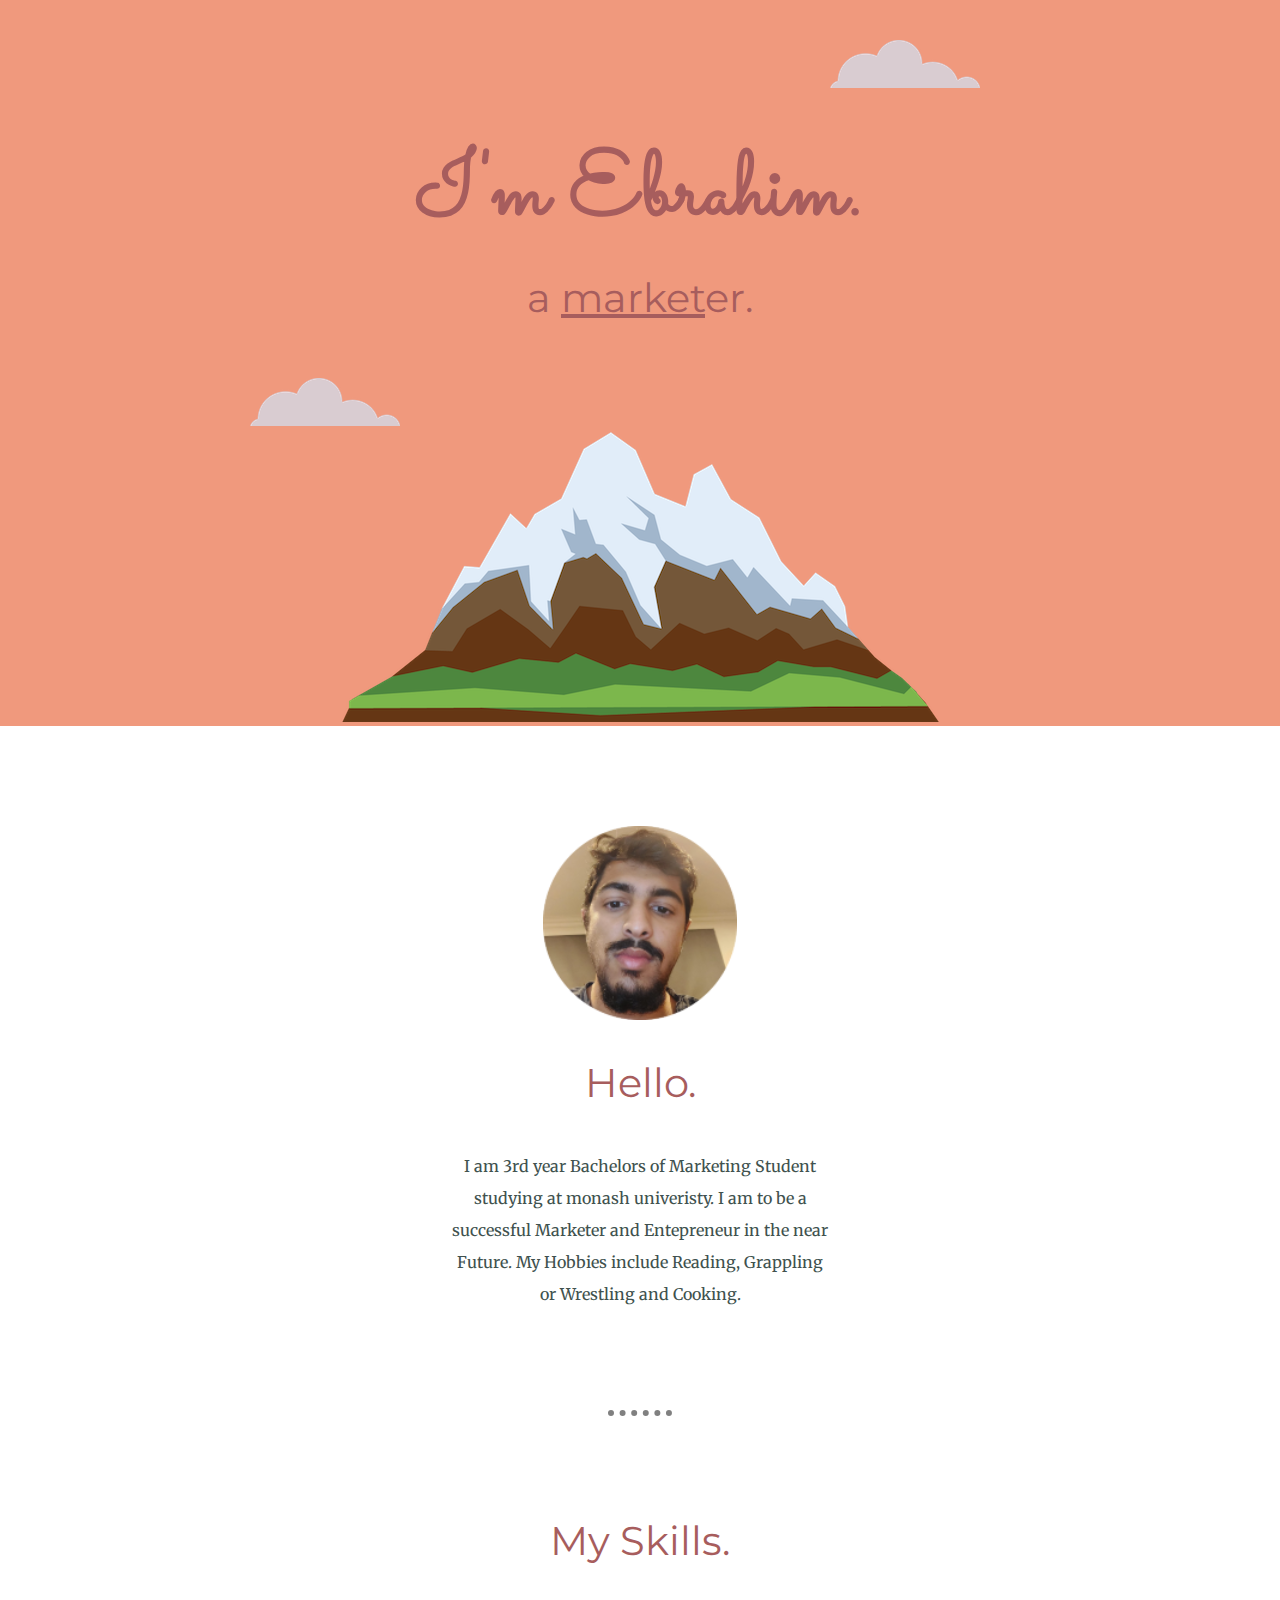
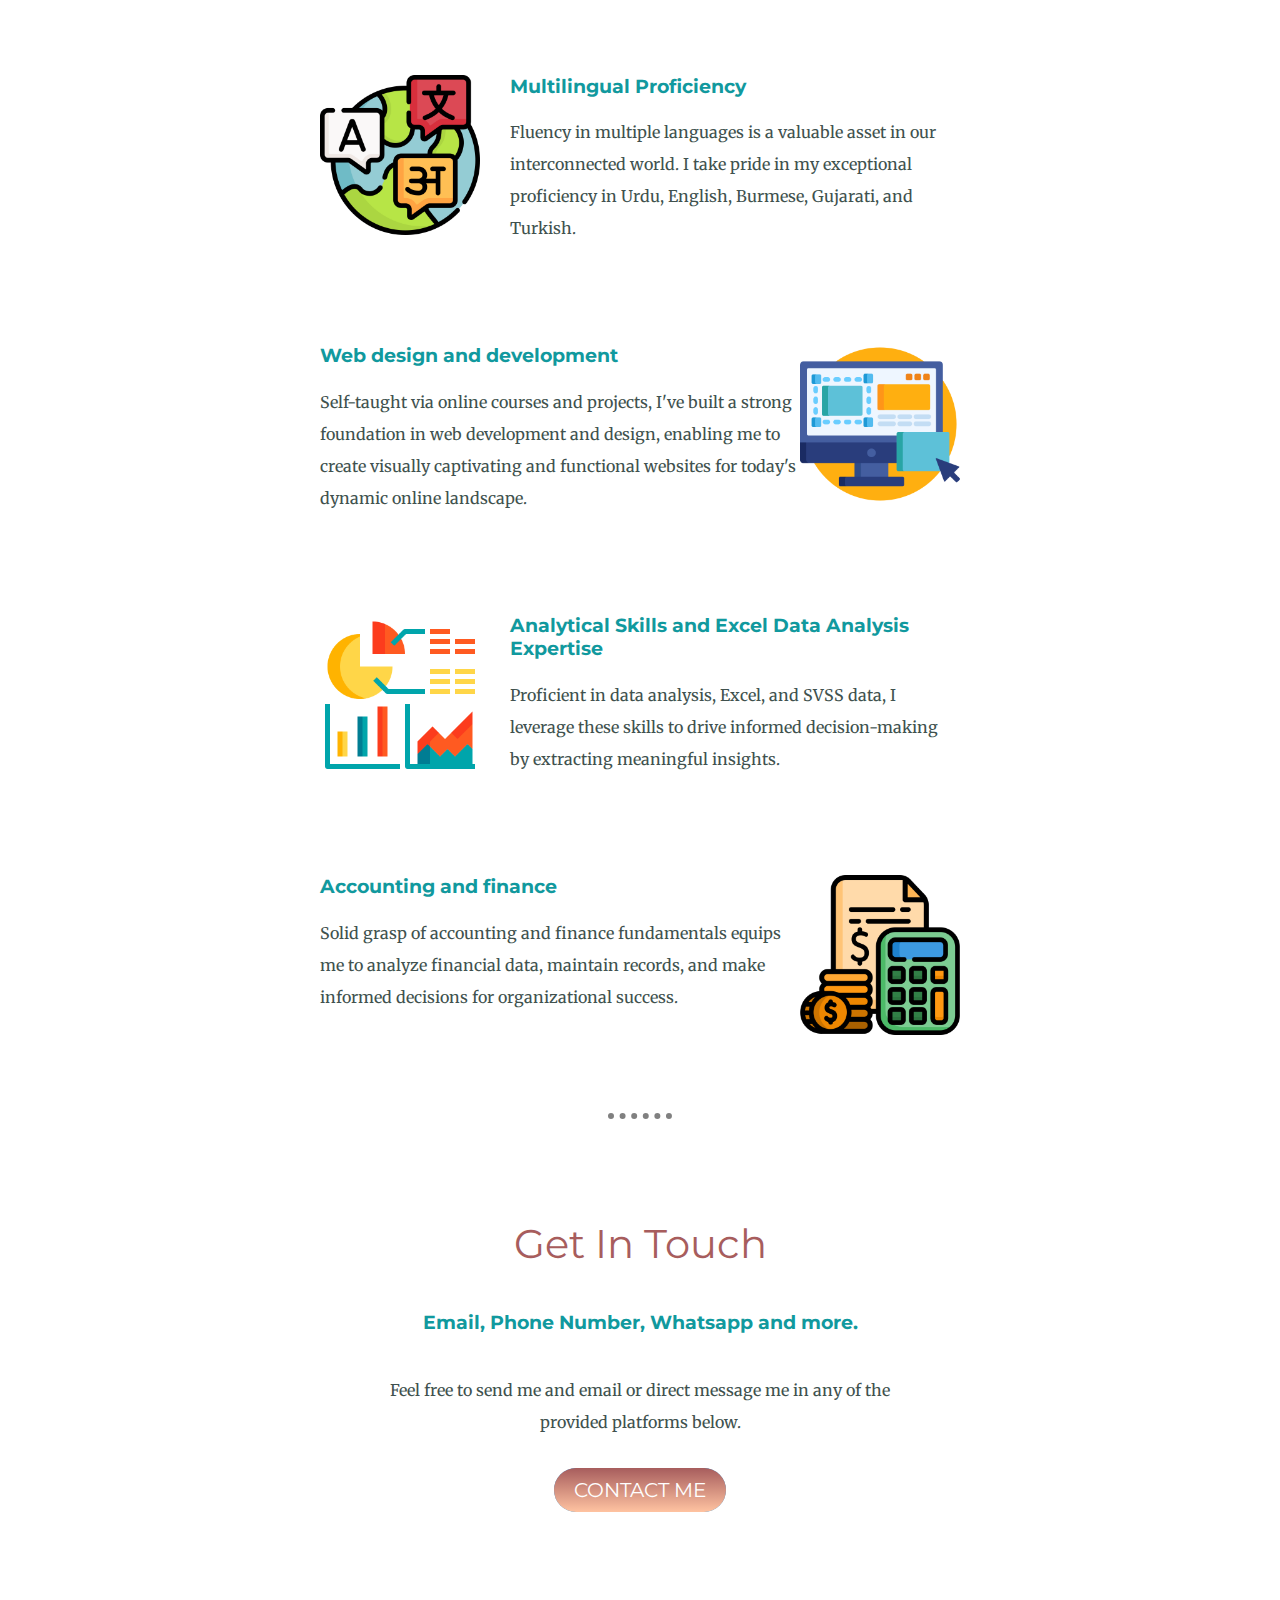
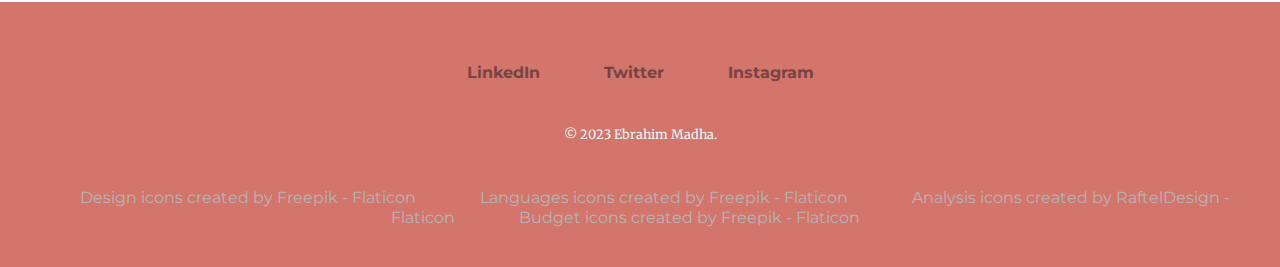
==== index.html @ a863bdb6 "Add files via upload" ====
<!DOCTYPE html>
<html lang="en">
  <head>
    <meta charset="UTF-8" />
    <meta name="viewport" content="width=device-width, initial-scale=1.0" />
    <link rel="stylesheet" href="css/styles.css" />
    <link rel="icon" href="favicon.ico" />
    <link rel="preconnect" href="https://fonts.googleapis.com" />
    <link rel="preconnect" href="https://fonts.gstatic.com" crossorigin />
    <link
      href="https://fonts.googleapis.com/css2?family=Merriweather&family=Montserrat&family=Sacramento&display=swap"
      rel="stylesheet"
    />
    <title>Ebrahim Madha</title>
  </head>
  <body>
    <div class="top-container">
      <img class="top-cloud" src="images/cloud.png" alt="cloud img" />
      <h1>I'm Ebrahim.</h1>
      <h2>a <span class="pro">market</span>er.</h2>
      <img class="bottom-cloud" src="images/cloud.png" alt="cloud img" />
      <img src="images/mountain.png" alt="cloud img" />
    </div>
    <div class="middle-container">
        <div class="profile">
          <img src="images/profilePhoto.png" alt="profile photo">
          <h2>Hello.</h2>
          <p class="intro">I am  3rd year Bachelors of Marketing Student studying at monash univeristy. I am to be a successful Marketer and Entepreneur in the near Future. My Hobbies include Reading, Grappling or Wrestling and Cooking.</p>
        </div>
        <hr>
        <div class="skills">
          <h2 >My Skills.</h2>
          <div class="skill-row">
            <img class="icon1" src="images/languages.png" alt="programming icon">
            <h3>Multilingual Proficiency</h3>
            <p>Fluency in multiple languages is a valuable asset in our interconnected world. I take pride in my exceptional proficiency in Urdu, English, Burmese, Gujarati, and Turkish.</p>
          </div>
          <div class="skill-row">
            <img class="icon2" src="images/ux.png" alt="">
            <h3>Web design and development</h3>
            <p>Self-taught via online courses and projects, I've built a strong foundation in web development and design, enabling me to create visually captivating and functional websites for today's dynamic online landscape.</p>
          </div>
          <div class="skill-row">
            <img class="icon1" src="images/analysis.png" alt="programming icon">
            <h3>Analytical Skills and Excel Data Analysis Expertise</h3>
            <p> Proficient in data analysis, Excel, and SVSS data, I leverage these skills to drive informed decision-making by extracting meaningful insights.</p>
          </div>
          <div class="skill-row">
            <img class="icon2" src="images/budget.png" alt="">
            <h3>Accounting and finance</h3>
            <p>Solid grasp of accounting and finance fundamentals equips me to analyze financial data, maintain records, and make informed decisions for organizational success.</p>
          </div>
          
          
        </div>
        <hr>
        
        <div class="contact-me">
          <h2>Get In Touch</h2>
          <h3>Email, Phone Number, Whatsapp and more.</h3>
          <p class="comm-pref">Feel free to send me and email or direct message me in any of the provided platforms below.</p>
          <a class="btn" href="contact_me.html">CONTACT ME</a>
        </div>
      </div>
      
      
      <div class="bottom-container">
        <a class="footer-link" href="https://www.linkedin.com/in/abraham-aamir-480933248/">LinkedIn</a>
        <a class="footer-link" href="https://twitter.com/EbrahimMadha">Twitter</a>
        <a class="footer-link" href="https://www.instagram.com/abrahamaamir/">Instagram</a>
        <p class="copy-right">© 2023 Ebrahim Madha.</p>
        <a class="ref-links" href="https://www.flaticon.com/free-icons/design" title="design icons">Design icons created by Freepik - Flaticon</a>
        <a class="ref-links" href="https://www.flaticon.com/free-icons/languages" title="languages icons">Languages icons created by Freepik - Flaticon</a>
        <a class="ref-links" href="https://www.flaticon.com/free-icons/analysis" title="analysis icons">Analysis icons created by RaftelDesign - Flaticon</a>
        <a class="ref-links" href="https://www.flaticon.com/free-icons/budget" title="budget icons">Budget icons created by Freepik - Flaticon</a>
      </div>
  </body>
</html>
---- css/styles.css ----
div{
    
}

body{
    color: #40514E;
    margin: 0;
    text-align: center;
    font-family: 'Merriweather', serif;
}
h1{
    margin: 50px auto 0 auto;
    font-family: 'Sacramento', cursive;
    font-size: 5.625rem;   /* 100% = 16px = 1em ||| rem ignors any parent em(s)*/
    color: #A75D5D;
    line-height: 1;
}
h2{
    font-family: 'Montserrat', sans-serif;
    font-size: 2.5rem;
    color: #A75D5D;
    font-weight: normal;
    padding-bottom: 10px;
    clear:both;
}
h3{
    font-family: 'Montserrat', sans-serif;
    color: #11999E;
}
.top-container{
    padding-top: 100px;
    position: relative;
    background-color: #F0997D;
}
.middle-container{
    margin: 100px 0;
}
.bottom-container{
    background-color: #D3756B;
    padding: 60px 40px 40px;
}
.pro{
    text-decoration: underline;
}
.bottom-cloud{
    position:absolute;
    left: 250px;
    bottom:300px;
    
}
.top-cloud{
    position:absolute;
    right:300px;
    top:40px;
}
p {
    line-height: 2;
    text-decoration: solid;
  }
a{
    color: #11999E;
    font-family: 'Montserrat', sans-serif;
    margin: 10px 30px;
}
.skill-row{
    width:50%;
    margin: 100px auto;
    text-align: left;
}
.icon1{
    width:25%;
    float: left;
    margin-right: 30px;
}
.icon2{
    width:25%;
    float: right;
}
br{
    color:#EAF6F6;
}
.footer-link{
    color: #784343;
    font-weight: bold;
    text-decoration: none;
}
.copy-right{
    color: #EAF6F6;
    margin: 40px;
    font-size: 0.8rem;
}
.ref-links{
    color: #B4B4B4;
    text-decoration: none;
    
}
.comm-pref{
    margin: 40px auto;
    width: 40%;
    
}
.btn {
    background: #3498db;
    background-image: -webkit-linear-gradient(top, #A75D5D, #FFC3A1);
    background-image: -moz-linear-gradient(top, #A75D5D, #FFC3A1);
    background-image: -ms-linear-gradient(top, #A75D5D, #FFC3A1);
    background-image: -o-linear-gradient(top, #A75D5D, #FFC3A1);
    background-image: linear-gradient(to bottom, #A75D5D, #FFC3A1);
    -webkit-border-radius: 28;
    -moz-border-radius: 28;
    border-radius: 28px;
    font-family: 'Montserrat', sans-serif;
    color: #ffffff;
    font-size: 20px;
    padding: 10px 20px 10px 20px;
    text-decoration: none;

  }
  
  .btn:hover {
    background: #3cb0fd;
    background-image: -webkit-linear-gradient(top, #F0997D, #F0997D);
    background-image: -moz-linear-gradient(top, #F0997D, #F0997D);
    background-image: -ms-linear-gradient(top, #F0997D, #F0997D);
    background-image: -o-linear-gradient(top, #F0997D, #F0997D);
    background-image: linear-gradient(to bottom, #F0997D, #F0997D);
    text-decoration: none;
  }
  .intro{
    width: 30%;
    margin: auto;
  }
  hr{
    border-style: none;
    border-top-style: dotted;
    border-color: grey;
    border-width: 6px;
    width: 5%;
    margin:100px auto;
    clear:both;
  }
  a:hover{
    color: #EAF6F6;
  }
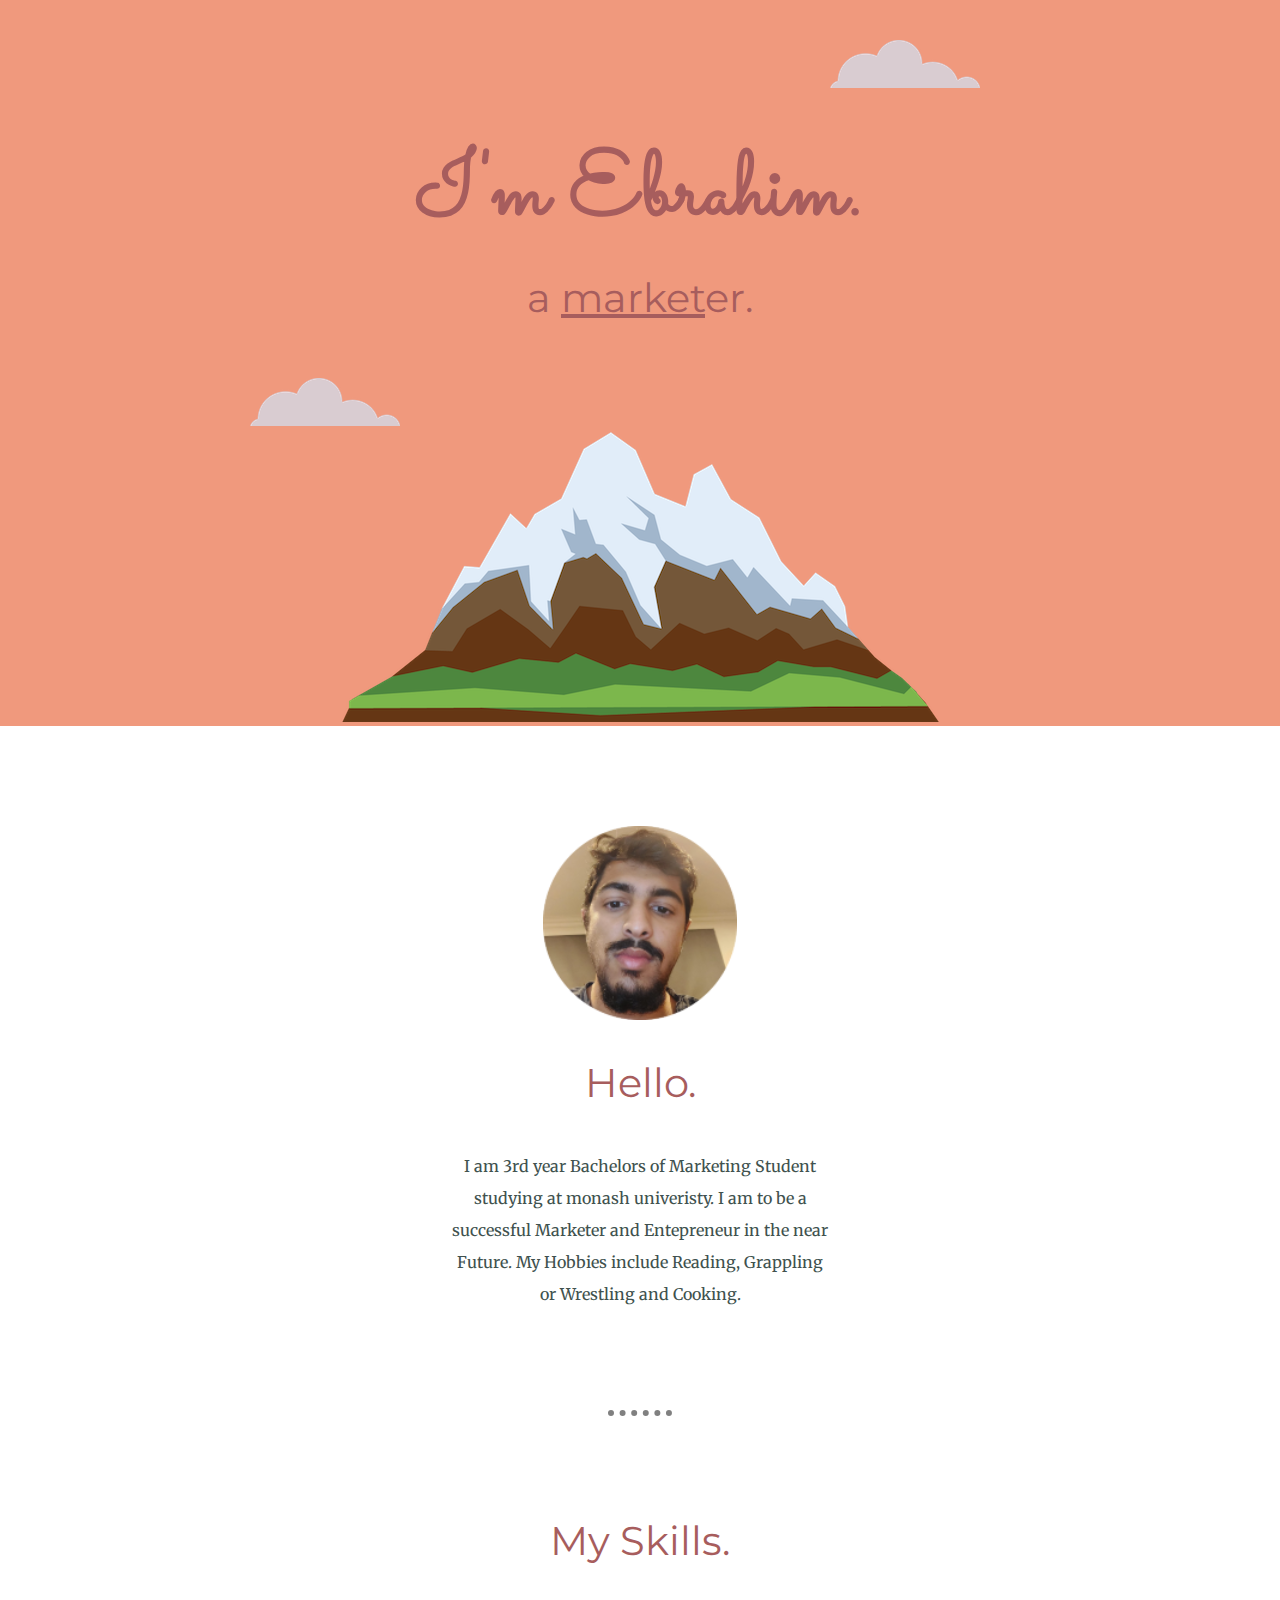
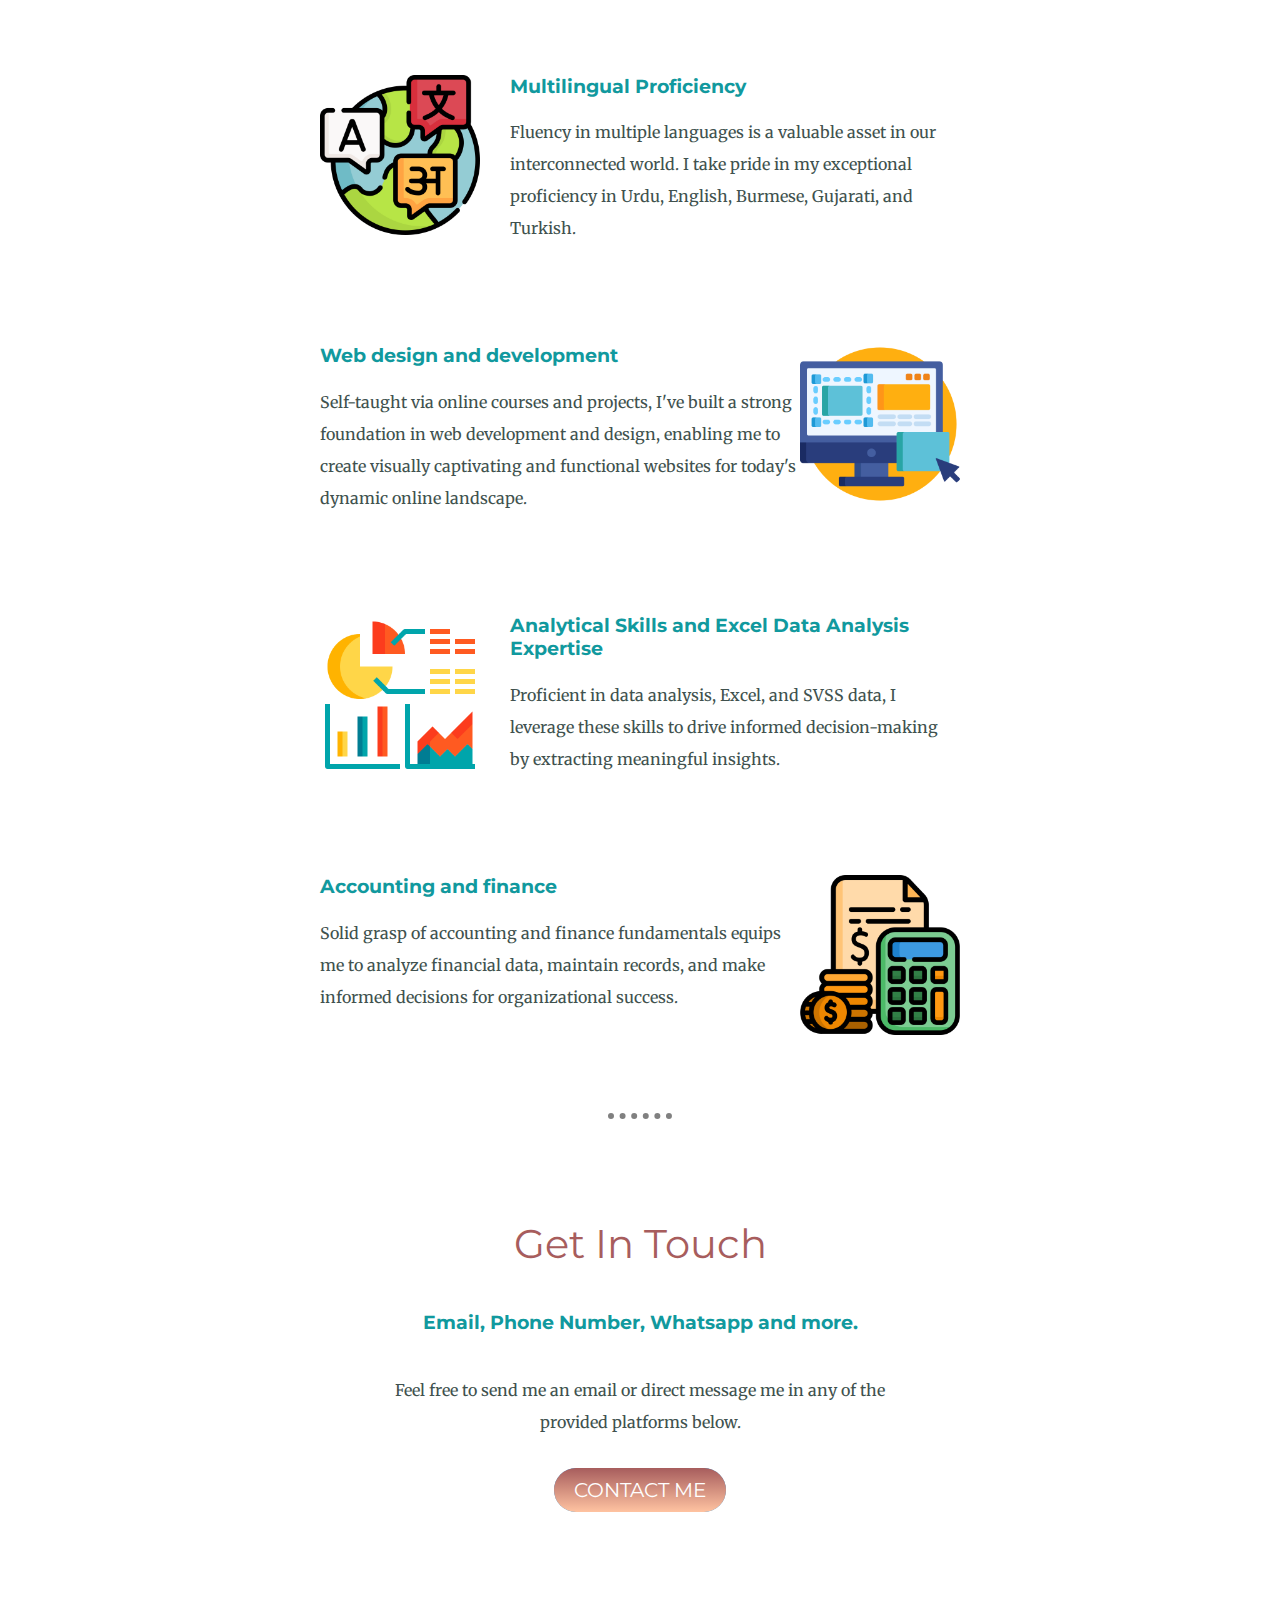
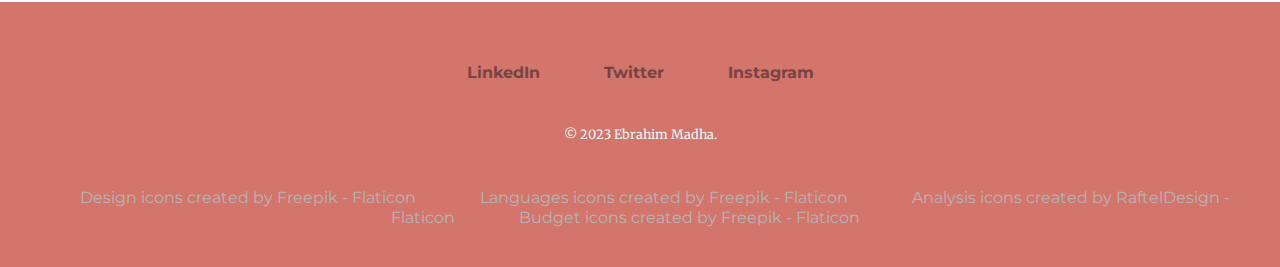
==== commit 86258737: "Update index.html fixed a typo" ====
--- a/index.html
+++ b/index.html
@@ -58,7 +58,7 @@
         <div class="contact-me">
           <h2>Get In Touch</h2>
           <h3>Email, Phone Number, Whatsapp and more.</h3>
-          <p class="comm-pref">Feel free to send me and email or direct message me in any of the provided platforms below.</p>
+          <p class="comm-pref">Feel free to send me an email or direct message me in any of the provided platforms below.</p>
           <a class="btn" href="contact_me.html">CONTACT ME</a>
         </div>
       </div>
